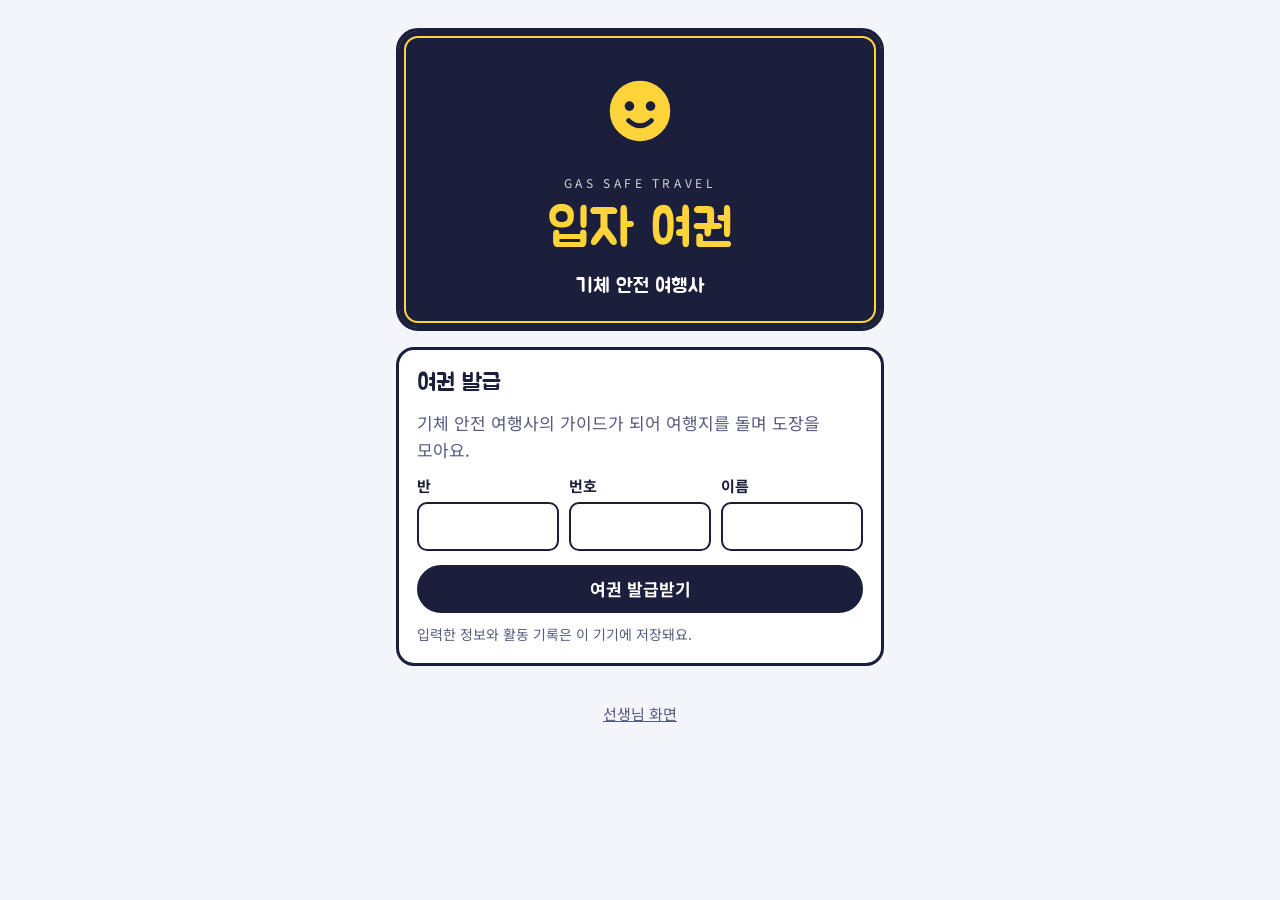
==== index.html @ 177fdf9a "입자 여권 · 기체 안전 여행사 웹앱 첫 판 기체의 성질 단원 9차시: 여행지 8곳, 도장 9개, 입자 모형, 자료 입력과 그래프, 자격시험, 선생님 화면  Co-Authored-" ====
<!DOCTYPE html>
<html lang="ko">
<head>
<meta charset="utf-8">
<meta name="viewport" content="width=device-width, initial-scale=1">
<title>입자 여권 · 기체 안전 여행사</title>
<meta name="description" content="중학교 1학년 과학 ‘기체의 성질’ 단원을 여행하며 배우는 웹앱. 압력, 보일 법칙, 샤를 법칙을 입자로 설명해요.">
<link rel="preconnect" href="https://fonts.googleapis.com">
<link rel="preconnect" href="https://fonts.gstatic.com" crossorigin>
<link rel="stylesheet" href="https://fonts.googleapis.com/css2?family=Jua&family=Noto+Sans+KR:wght@400;700&display=swap">
<link rel="stylesheet" href="style.css">
</head>
<body>
<div id="app"></div>
<noscript>이 웹앱은 자바스크립트를 켜야 볼 수 있어요.</noscript>
<script src="config.js"></script>
<script src="data.js"></script>
<script src="app.js"></script>
</body>
</html>
---- style.css ----
:root { --ink: #1B1F3B; --yel: #FFD43B; --bg: #F3F5FB; --line: #C9CEE8; --muted: #555B80; --ok: #0B7A4B; --no: #B3261E; --ft: 'Jua', 'Noto Sans KR', sans-serif; --fb: 'Noto Sans KR', 'Apple SD Gothic Neo', 'Malgun Gothic', sans-serif; }
* { box-sizing: border-box; }
html, body { margin: 0; }
body { font-family: var(--fb); color: var(--ink); background: var(--bg); word-break: keep-all; line-height: 1.6; font-size: 17px; }
h1, h2, h3, h4 { font-family: var(--ft); font-weight: 400; margin: 0; line-height: 1.3; }
p { margin: 0 0 10px; }
button, input, select, textarea { font-family: inherit; font-size: inherit; color: inherit; }
button { cursor: pointer; }
a { color: inherit; }
:focus-visible { outline: 4px solid #2F4BD8; outline-offset: 2px; }
main { max-width: 860px; margin: 0 auto; padding: 16px 16px 80px; }
.card { background: #fff; border: 3px solid var(--ink); border-radius: 18px; padding: 18px; margin: 0 0 16px; }
.card h2 { font-size: 24px; margin-bottom: 10px; } .card h3 { font-size: 21px; margin-bottom: 10px; } .card h4 { font-size: 18px; margin: 14px 0 6px; }
.tiny { font-size: 14px; color: var(--muted); margin: 10px 0 0; }
.tag { display: inline-block; font-family: var(--fb); font-size: 13px; font-weight: 700; background: #E7EAFA; border-radius: 10px; padding: 1px 8px; vertical-align: middle; }
.warn { color: var(--no); }
.btn { display: inline-flex; align-items: center; justify-content: center; gap: 8px; min-height: 48px; padding: 0 20px; border-radius: 24px; border: 3px solid var(--ink); background: #fff; font-size: 17px; font-weight: 700; text-decoration: none; }
.btn:hover { background: #EEF1FF; } .btn.pri { background: var(--ink); color: #fff; } .btn.pri:hover { background: #2F3566; }
.btn.yel { background: var(--yel); } .btn.sm { min-height: 44px; padding: 0 14px; font-size: 15px; border-width: 2px; } .btn.wide { width: 100%; }
.btn:disabled { opacity: .45; cursor: not-allowed; }
.btns { display: flex; flex-wrap: wrap; gap: 10px; margin-top: 12px; }
.linkbtn { background: none; border: 0; padding: 4px; text-decoration: underline; color: var(--muted); font-size: 15px; min-height: 44px; }
.tlink { text-align: center; font-size: 15px; color: var(--muted); margin-top: 24px; } .tlink a { display: inline-block; padding: 12px 6px; }
label { display: flex; flex-direction: column; gap: 4px; font-weight: 700; font-size: 15px; }
input, select, textarea { border: 2px solid var(--ink); border-radius: 10px; padding: 10px 12px; background: #fff; min-height: 46px; width: 100%; font-weight: 400; font-size: 17px; }
.row3 { display: grid; grid-template-columns: repeat(3, 1fr); gap: 10px; margin-bottom: 14px; }

/* 등록 */
.reg { max-width: 520px; padding-top: 28px; }
.cover { background: var(--ink); color: #fff; border-radius: 22px; padding: 30px 20px 26px; text-align: center; margin-bottom: 16px; border: 3px solid var(--ink); box-shadow: inset 0 0 0 5px var(--ink), inset 0 0 0 7px var(--yel); }
.cover h1 { font-size: 52px; color: var(--yel); } .cv1 { letter-spacing: .3em; font-size: 12px; margin: 10px 0 4px; opacity: .8; } .cv2 { font-family: var(--ft); font-size: 20px; margin: 6px 0 0; }
.regform .sub { color: var(--muted); }

/* 홈 */
.top { background: var(--ink); color: #fff; padding: 18px 16px 20px; }
.top > * { max-width: 828px; margin-left: auto; margin-right: auto; }
.who { display: flex; align-items: center; gap: 12px; } .who h1 { font-size: 30px; } .who small { font-family: var(--fb); font-size: 15px; opacity: .8; }
.rk { display: inline-block; background: var(--yel); color: var(--ink); font-weight: 700; font-size: 14px; border-radius: 12px; padding: 1px 10px; margin: 0 0 2px; }
.nx { margin: 10px auto 0; font-size: 15px; opacity: .95; }
.passport { background: #FFFBEA; } .passport .cnt { font-family: var(--fb); font-size: 15px; font-weight: 700; background: var(--ink); color: #fff; border-radius: 12px; padding: 2px 10px; vertical-align: middle; margin-left: 6px; }
.prow { display: grid; grid-template-columns: 1.2fr 1fr 1fr 1fr; gap: 8px; align-items: center; padding: 10px 0; border-top: 2px dashed var(--line); }
.prow:first-child { border-top: 0; } .pstd b { font-family: var(--ft); font-size: 19px; display: block; } .pstd span { font-size: 13px; color: var(--muted); }
.stamp { --c: #2F4BD8; width: 92px; height: 92px; margin: 0 auto; border-radius: 50%; border: 3px solid var(--c); box-shadow: inset 0 0 0 3px #fff, inset 0 0 0 5px var(--c); color: var(--c); display: flex; flex-direction: column; align-items: center; justify-content: center; text-align: center; transform: rotate(-8deg); background: #fff; }
.stamp b { font-family: var(--ft); font-size: 22px; line-height: 1.1; } .stamp small { font-size: 11px; line-height: 1.2; padding: 0 8px; font-weight: 700; }
.stamp.empty { border-style: dashed; box-shadow: none; color: #6A7090; border-color: #9AA0BF; background: transparent; transform: none; } .stamp.empty small { font-weight: 400; }
.stamp.big { width: 120px; height: 120px; } .stamp.big b { font-size: 28px; } .stamp.big small { font-size: 13px; }
.sec { font-size: 24px; margin: 22px 0 10px; }
.route { list-style: none; margin: 0; padding: 0; display: grid; gap: 10px; }
.dcard { display: grid; grid-template-columns: 56px 1fr auto; gap: 12px; align-items: center; background: #fff; border: 3px solid var(--ink); border-left: 12px solid var(--c); border-radius: 16px; padding: 12px 14px; text-decoration: none; min-height: 76px; }
.dcard:hover { background: #F7F8FF; } .dic { font-size: 36px; line-height: 1; text-align: center; }
.dtx small { display: block; font-size: 13px; color: var(--muted); } .dtx b { font-family: var(--ft); font-weight: 400; font-size: 22px; display: block; line-height: 1.2; } .dtx em { font-style: normal; font-size: 15px; }
.dpg { font-weight: 700; font-size: 14px; background: #E7EAFA; border-radius: 12px; padding: 4px 10px; white-space: nowrap; } .dcard.fin .dpg { background: var(--ok); color: #fff; }

/* 여행지 */
.dtop { background: var(--c); color: #fff; padding: 10px 16px 0; }
.dtop > * { max-width: 828px; margin-left: auto; margin-right: auto; }
.back { display: inline-flex; align-items: center; min-height: 44px; font-weight: 700; font-size: 15px; text-decoration: none; }
.dhead { display: flex; gap: 12px; align-items: center; padding-bottom: 12px; } .dhead .dic { font-size: 46px; } .dhead h1 { font-size: 30px; } .dhead small { font-size: 13px; opacity: .9; } .dhead p { margin: 0; font-size: 16px; }
.steps { display: flex; gap: 6px; overflow-x: auto; padding: 0 0 10px; scrollbar-width: thin; }
.steps a { flex: 0 0 auto; display: inline-flex; align-items: center; gap: 6px; min-height: 44px; padding: 0 14px 0 8px; border-radius: 22px; background: rgba(255,255,255,.18); color: #fff; text-decoration: none; font-weight: 700; font-size: 15px; border: 2px solid transparent; }
.steps a i { font-style: normal; width: 26px; height: 26px; border-radius: 50%; background: rgba(255,255,255,.3); display: inline-flex; align-items: center; justify-content: center; font-size: 14px; }
.steps a.on { background: #fff; color: var(--ink); border-color: var(--ink); } .steps a.on i { background: var(--ink); color: #fff; } .steps a.dn i { background: var(--yel); color: var(--ink); }
.intro { font-size: 18px; background: #fff; border-radius: 16px; padding: 14px 16px; border: 3px solid var(--ink); }
.goal { --c: #2F4BD8; border-left: 8px solid var(--c); background: #fff; padding: 8px 12px; border-radius: 8px; font-size: 15px; }
.note { color: var(--muted); font-size: 15px; }
.foot { position: sticky; bottom: 0; display: flex; justify-content: space-between; align-items: center; gap: 10px; background: var(--bg); padding: 12px 0; border-top: 2px solid var(--line); margin-top: 20px; }
.okmsg { color: var(--ok); font-weight: 700; } .todo { color: var(--muted); font-size: 15px; }

/* 객관식 */
.mcq { background: #fff; border: 3px solid var(--ink); border-radius: 18px; padding: 16px; margin-bottom: 14px; }
.q { font-weight: 700; font-size: 18px; margin-bottom: 12px; } .qn { display: inline-flex; width: 28px; height: 28px; border-radius: 50%; background: var(--ink); color: #fff; align-items: center; justify-content: center; font-size: 15px; margin-right: 8px; vertical-align: 2px; }
.opts { display: grid; gap: 8px; } .opts.figs { grid-template-columns: repeat(2, 1fr); }
.opt { text-align: left; background: #fff; border: 2px solid var(--ink); border-radius: 12px; padding: 10px 14px; min-height: 48px; font-size: 17px; display: flex; gap: 8px; align-items: flex-start; }
.opt:hover:not(:disabled) { background: #EEF1FF; } .opt .on { font-weight: 700; } .opt:disabled { cursor: default; color: var(--ink); }
.opt.ok { background: #DDF3E6; border-color: var(--ok); border-width: 3px; } .opt.no { background: #FBE3E1; border-color: var(--no); border-width: 3px; }
.opt.ok::after { content: '✓'; margin-left: auto; font-weight: 700; color: var(--ok); } .opt.no::after { content: '✕'; margin-left: auto; font-weight: 700; color: var(--no); }
.fig { width: 100%; max-width: 170px; margin: 0 auto; display: block; } .fig text { fill: var(--ink); font-family: var(--fb); }
.fb { margin: 12px 0 0; padding: 10px 12px; border-radius: 10px; font-size: 16px; } .fb.ok { background: #DDF3E6; } .fb.no { background: #FBE3E1; }
.sum { background: #fff; border-radius: 12px; padding: 12px; border: 2px dashed var(--ink); }

/* 카드 */
.cards { display: grid; grid-template-columns: repeat(2, 1fr); gap: 12px; margin-bottom: 8px; }
.ccard { background: #fff; border: 3px solid var(--ink); border-radius: 18px; padding: 16px 16px 12px; position: relative; }
.ccard .cn { position: absolute; top: -10px; left: 14px; background: var(--yel); border: 2px solid var(--ink); border-radius: 50%; width: 30px; height: 30px; display: flex; align-items: center; justify-content: center; font-weight: 700; font-size: 15px; }
.ccard h3 { font-size: 21px; margin: 6px 0 6px; } .ccard p { margin: 0; }
.sub3 { font-size: 21px; margin: 18px 0 8px; }
.exs, .labs, .plain { list-style: none; margin: 0; padding: 0; display: grid; gap: 8px; }
.exs { grid-template-columns: repeat(2, 1fr); } .exs li { background: #fff; border: 2px solid var(--ink); border-radius: 12px; padding: 10px 12px; font-size: 15px; } .exs b { display: block; font-size: 16px; }
.labs li { background: #FFFBEA; border: 2px solid var(--ink); border-radius: 12px; padding: 10px 12px; display: flex; justify-content: space-between; align-items: center; gap: 10px; } .labs span { display: block; font-size: 14px; color: var(--muted); }
.plain li { padding: 6px 0; border-top: 1px solid var(--line); } .plain li:first-child { border-top: 0; } .plain.num { counter-reset: n; } .plain.num li { counter-increment: n; padding-left: 30px; position: relative; } .plain.num li::before { content: counter(n); position: absolute; left: 0; top: 6px; width: 22px; height: 22px; border-radius: 50%; background: var(--ink); color: #fff; font-size: 13px; display: flex; align-items: center; justify-content: center; }

/* 점토 실험 */
.labctl { display: grid; grid-template-columns: 1fr 1fr; gap: 12px; margin-bottom: 10px; } .lb { font-weight: 700; font-size: 15px; display: block; margin-bottom: 4px; }
.seg { display: grid; grid-template-columns: 1fr 1fr; border: 2px solid var(--ink); border-radius: 12px; overflow: hidden; } .seg button { min-height: 46px; border: 0; background: #fff; font-weight: 700; } .seg button + button { border-left: 2px solid var(--ink); } .seg button.on { background: var(--ink); color: #fff; }
.labgrid { display: grid; grid-template-columns: 1fr 1fr; gap: 12px; align-items: start; } .labsvg { width: 100%; background: #F3F5FB; border-radius: 12px; } .labsvg text { font-family: var(--fb); font-weight: 700; fill: var(--ink); }
.hint { background: #fff; border: 2px dashed var(--ink); border-radius: 12px; padding: 12px; }
.tbl { width: 100%; border-collapse: collapse; font-size: 15px; } .tbl caption { font-weight: 700; text-align: left; margin-bottom: 4px; } .tbl th, .tbl td { border: 1.5px solid var(--ink); padding: 6px 8px; text-align: center; } .tbl th { background: #E7EAFA; } .tbl small { color: var(--muted); }
.tbl.in td { padding: 4px; } .tbl.in input { min-height: 42px; text-align: center; border-width: 1.5px; } .tbl tr.cur td { background: var(--yel); font-weight: 700; }
.scroll { overflow-x: auto; }

/* 입자 모형 */
.simbox canvas { width: 100%; height: auto; display: block; background: #F3F5FB; border-radius: 12px; }
.simctl { margin-top: 10px; } .sl { flex-direction: row; align-items: center; gap: 10px; flex-wrap: wrap; font-size: 17px; } .sl output { background: var(--yel); border: 2px solid var(--ink); border-radius: 10px; padding: 0 10px; min-width: 84px; text-align: center; } .sl input { flex: 1 1 200px; padding: 0; min-height: 44px; border: 0; accent-color: var(--ink); }
.simst { margin: 8px 0 0; font-weight: 700; min-height: 1.6em; }
.gauges { display: grid; grid-template-columns: repeat(2, 1fr); gap: 8px 16px; margin-top: 8px; } .g { display: grid; grid-template-columns: 1fr; font-size: 14px; } .g span { font-weight: 700; } .g b { font-size: 14px; } .gb { height: 12px; background: #E7EAFA; border-radius: 6px; overflow: hidden; border: 1.5px solid var(--ink); } .gb i { display: block; height: 100%; background: #2F4BD8; transition: width .3s; }

/* 그래프 */
.gwrap { background: #fff; } .graph { width: 100%; height: auto; display: block; touch-action: manipulation; } .graph.live { cursor: crosshair; }
.gl { stroke: #D5D9EE; stroke-width: 1; } .gax { fill: none; stroke: var(--ink); stroke-width: 3; } .gt { font-size: 14px; fill: var(--ink); font-family: var(--fb); } .gn { font-size: 16px; font-weight: 700; fill: var(--ink); font-family: var(--fb); }
.gp { fill: #2F4BD8; stroke: #fff; stroke-width: 2; } .gc { fill: #8A90AD; opacity: .7; } .gfit { fill: none; stroke: #A61E6E; stroke-width: 2.5; stroke-dasharray: 7 5; }
.gmsg { background: #FFFBEA; border: 2px solid var(--ink); border-radius: 10px; padding: 8px 12px; }

/* 변화 사슬 */
.scene { background: #FFFBEA; border-radius: 10px; padding: 10px 12px; } .scene b { background: var(--ink); color: #fff; border-radius: 8px; padding: 1px 8px; margin-right: 6px; font-size: 14px; }
.links { list-style: none; margin: 0 0 14px; padding: 0; display: grid; gap: 0; } .links li { border-left: 5px solid var(--ink); padding: 4px 0 16px 16px; position: relative; } .links li::before { content: ''; position: absolute; left: -11px; top: 8px; width: 17px; height: 17px; border-radius: 50%; background: var(--yel); border: 3px solid var(--ink); } .links li:last-child { border-left-color: transparent; padding-bottom: 0; }
.ll { font-family: var(--ft); font-size: 20px; display: block; margin-bottom: 6px; } .copts { display: grid; gap: 6px; }
.copt { text-align: left; background: #fff; border: 2px solid var(--ink); border-radius: 12px; padding: 9px 12px; min-height: 46px; font-size: 16px; } .copt.on { background: #E7EAFA; border-width: 3px; font-weight: 700; } .copt.ok { background: #DDF3E6; border-color: var(--ok); } .copt.no { background: #FBE3E1; border-color: var(--no); } .copt:disabled { color: var(--ink); cursor: default; } .copt:disabled:not(.on) { opacity: .5; }

/* 한 줄 */
.prompt { font-size: 18px; font-weight: 700; } .words .w { display: inline-block; border: 2px dashed var(--ink); border-radius: 10px; padding: 0 8px; font-weight: 700; } .words .w.in { background: #DDF3E6; border-style: solid; border-color: var(--ok); }
textarea { resize: vertical; line-height: 1.6; }

/* 부스 */
.bl { display: flex; flex-wrap: wrap; gap: 8px; } .bchip { min-height: 44px; border: 2px solid var(--ink); border-radius: 22px; background: #fff; padding: 0 14px; font-size: 15px; font-weight: 700; } .bchip.on { background: var(--ink); color: #fff; }

/* 시험 */
.exprog { display: flex; align-items: center; gap: 10px; font-size: 16px; } .pb { flex: 1; height: 12px; background: #E7EAFA; border: 1.5px solid var(--ink); border-radius: 6px; overflow: hidden; } .pb i { display: block; height: 100%; background: var(--ink); }
.score { font-size: 22px; text-align: center; } .score b { font-family: var(--ft); font-size: 64px; }
.cert { border: 3px solid var(--ink); box-shadow: inset 0 0 0 4px #fff, inset 0 0 0 6px #C9A227; background: #FFFBEA; border-radius: 12px; padding: 24px 18px; text-align: center; margin: 10px 0 16px; } .c1 { font-family: var(--ft); font-size: 30px; margin: 0; } .c2 { font-family: var(--ft); font-size: 40px; margin: 8px 0; } .c3 { font-size: 15px; } .c4 { font-weight: 700; margin: 0; }

/* 선생님 */
.ttabs { display: flex; gap: 6px; overflow-x: auto; margin-bottom: 14px; } .ttabs button { flex: 0 0 auto; min-height: 44px; padding: 0 14px; border-radius: 22px; border: 2px solid var(--ink); background: #fff; font-weight: 700; font-size: 15px; } .ttabs button.on { background: var(--ink); color: #fff; }
.teacher .tbl td { text-align: left; } .dots { white-space: nowrap; } .dots i { display: inline-block; width: 16px; height: 16px; border-radius: 50%; border: 2px solid var(--c); margin: 0 2px; } .dots i.on { background: var(--c); }
.pre { white-space: pre-wrap; background: #F3F5FB; border-radius: 10px; padding: 12px; font-family: var(--fb); font-size: 15px; margin: 0 0 10px; }

/* 알림 */
.toast { position: fixed; left: 50%; top: 50%; transform: translate(-50%, -50%); background: #fff; border: 4px solid var(--ink); border-radius: 22px; padding: 22px 26px; text-align: center; z-index: 50; box-shadow: 0 10px 0 rgba(27,31,59,.18); animation: pop .35s ease-out; max-width: 86vw; } .toast p { margin: 10px 0 0; font-size: 18px; } .toast.out { opacity: 0; transition: opacity .5s; }
@keyframes pop { from { transform: translate(-50%, -50%) scale(.6); opacity: 0; } to { transform: translate(-50%, -50%) scale(1); opacity: 1; } }
@media (prefers-reduced-motion: reduce) { .toast { animation: none; } .gb i { transition: none; } }
@media (max-width: 620px) {
  body { font-size: 16px; } .cards, .exs, .labgrid, .labctl, .gauges { grid-template-columns: 1fr; } .row3 { grid-template-columns: 1fr 1fr; } .row3 label:last-child { grid-column: 1 / -1; }
  .prow { grid-template-columns: 1fr 1fr 1fr; } .pstd { grid-column: 1 / -1; } .stamp { width: 82px; height: 82px; } .stamp b { font-size: 19px; }
  .cover h1 { font-size: 44px; } .who h1 { font-size: 26px; } .dhead h1 { font-size: 25px; } .labs li { flex-direction: column; align-items: stretch; }
}
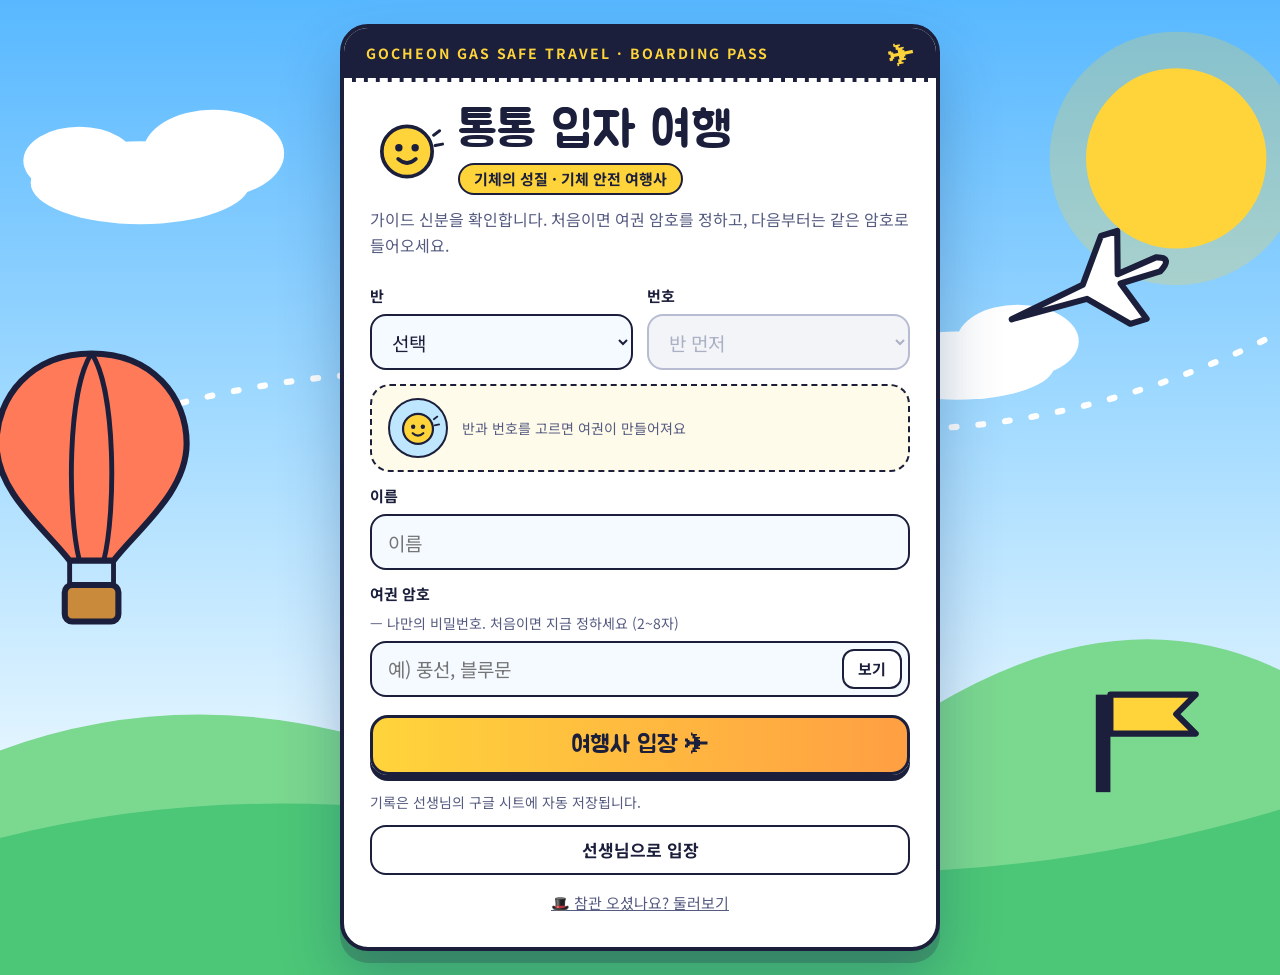
==== commit 51775c23: "앱 이름 변경: 통통 입자 여행 Co-Authored-By: Claude Opus 5.5 <noreply@anthropic.com> Claude-Session: https://cl" ====
--- a/index.html
+++ b/index.html
@@ -3,7 +3,7 @@
 <head>
 <meta charset="utf-8">
 <meta name="viewport" content="width=device-width, initial-scale=1">
-<title>입자 여권 · 기체 안전 여행사</title>
+<title>통통 입자 여행 · 기체 안전 여행사</title>
 <meta name="description" content="중학교 1학년 과학 ‘기체의 성질’ 단원을 여행하며 배우는 웹앱. 압력, 보일 법칙, 샤를 법칙을 입자로 설명해요.">
 <link rel="preconnect" href="https://fonts.googleapis.com">
 <link rel="preconnect" href="https://fonts.gstatic.com" crossorigin>
--- a/style.css
+++ b/style.css
@@ -106,7 +106,7 @@
 
 /* 그래프 */
 .gwrap { background: #fff; } .graph { width: 100%; height: auto; display: block; touch-action: manipulation; } .graph.live { cursor: crosshair; }
-.gl { stroke: #D5D9EE; stroke-width: 1; } .gax { fill: none; stroke: var(--ink); stroke-width: 3; } .gt { font-size: 14px; fill: var(--ink); font-family: var(--fb); } .gn { font-size: 16px; font-weight: 700; fill: var(--ink); font-family: var(--fb); }
+.gl { stroke: #9CA3C9; stroke-width: 1.3; } .gm { stroke: #E3E6F4; stroke-width: .8; } .gax { fill: none; stroke: var(--ink); stroke-width: 3; } .gt { font-size: 14px; fill: var(--ink); font-family: var(--fb); } .gn { font-size: 16px; font-weight: 700; fill: var(--ink); font-family: var(--fb); }
 .gp { fill: #2F4BD8; stroke: #fff; stroke-width: 2; } .gc { fill: #8A90AD; opacity: .7; } .gfit { fill: none; stroke: #A61E6E; stroke-width: 2.5; stroke-dasharray: 7 5; }
 .gmsg { background: #FFFBEA; border: 2px solid var(--ink); border-radius: 10px; padding: 8px 12px; }
 
@@ -134,7 +134,7 @@
 .pre { white-space: pre-wrap; background: #F3F5FB; border-radius: 10px; padding: 12px; font-family: var(--fb); font-size: 15px; margin: 0 0 10px; }
 
 /* 알림 */
-.toast { position: fixed; left: 50%; top: 50%; transform: translate(-50%, -50%); background: #fff; border: 4px solid var(--ink); border-radius: 22px; padding: 22px 26px; text-align: center; z-index: 50; box-shadow: 0 10px 0 rgba(27,31,59,.18); animation: pop .35s ease-out; max-width: 86vw; } .toast p { margin: 10px 0 0; font-size: 18px; } .toast.out { opacity: 0; transition: opacity .5s; }
+.toast { pointer-events: none; position: fixed; left: 50%; top: 50%; transform: translate(-50%, -50%); background: #fff; border: 4px solid var(--ink); border-radius: 22px; padding: 22px 26px; text-align: center; z-index: 50; box-shadow: 0 10px 0 rgba(27,31,59,.18); animation: pop .35s ease-out; max-width: 86vw; } .toast p { margin: 10px 0 0; font-size: 18px; } .toast.out { opacity: 0; transition: opacity .5s; }
 @keyframes pop { from { transform: translate(-50%, -50%) scale(.6); opacity: 0; } to { transform: translate(-50%, -50%) scale(1); opacity: 1; } }
 @media (prefers-reduced-motion: reduce) { .toast { animation: none; } .gb i { transition: none; } }
 @media (max-width: 620px) {
@@ -142,3 +142,148 @@
   .prow { grid-template-columns: 1fr 1fr 1fr; } .pstd { grid-column: 1 / -1; } .stamp { width: 82px; height: 82px; } .stamp b { font-size: 19px; }
   .cover h1 { font-size: 44px; } .who h1 { font-size: 26px; } .dhead h1 { font-size: 25px; } .labs li { flex-direction: column; align-items: stretch; }
 }
+
+/* ---------- 한 화면 한 장 (무대) ---------- */
+.stage { position: fixed; inset: 0; display: flex; flex-direction: column; background: var(--bg); }
+.stg-top { display: flex; align-items: center; gap: 12px; padding: calc(8px + env(safe-area-inset-top, 0px)) 16px 8px; background: var(--c); color: #fff; }
+.stg-top .exit { background: rgba(255,255,255,.16); color: #fff; border-color: #fff; flex: 0 0 auto; }
+.stg-top .ttl { font-family: var(--ft); font-size: 20px; flex: 1; min-width: 0; white-space: nowrap; overflow: hidden; text-overflow: ellipsis; }
+.stg-top .num { font-weight: 700; font-variant-numeric: tabular-nums; background: #fff; color: var(--ink); border-radius: 14px; padding: 2px 12px; }
+.pbar { height: 8px; background: #D9DDF2; } .pbar i { display: block; height: 100%; background: var(--yel); border-right: 2px solid var(--ink); transition: width .25s; }
+.stg-body { flex: 1; overflow-y: auto; overscroll-behavior: contain; padding: 18px 20px 12px; display: flex; }
+.slide { margin: auto; width: 100%; max-width: 900px; font-size: clamp(17px, 1.7vw, 22px); }
+.slide .mcq .q { font-size: clamp(19px, 2vw, 26px); } .slide .opt { font-size: clamp(17px, 1.7vw, 22px); min-height: 54px; } .slide .fb { font-size: clamp(16px, 1.5vw, 20px); }
+.s-kicker { font-weight: 700; color: var(--c); font-size: clamp(15px, 1.4vw, 19px); margin: 0 0 8px; letter-spacing: .02em; }
+.s-title { font-size: clamp(30px, 4.4vw, 56px); margin: 0 0 12px; }
+.hero { text-align: center; } .hic { font-size: clamp(64px, 10vw, 120px); line-height: 1.3; margin-bottom: 6px; } .hsub { font-family: var(--ft); font-size: clamp(20px, 2.6vw, 32px); margin: 0 0 16px; }
+.hintro { background: #fff; border: 3px solid var(--ink); border-radius: 18px; padding: 16px 20px; text-align: left; font-size: clamp(18px, 2vw, 26px); }
+.hstd { font-size: clamp(14px, 1.3vw, 17px); color: var(--muted); margin-top: 14px; } .hstd b { background: var(--ink); color: #fff; border-radius: 8px; padding: 1px 8px; margin-right: 6px; }
+.clr { display: flex; justify-content: center; gap: 18px; margin: 18px 0 8px; } .btns.ctr { justify-content: center; margin-top: 22px; }
+.bigcard { background: #fff; border: 3px solid var(--ink); border-left: 14px solid var(--c); border-radius: 20px; padding: clamp(18px, 3vw, 40px); }
+.bigcard .s-title { font-size: clamp(28px, 3.8vw, 48px); } .s-body { font-size: clamp(20px, 2.5vw, 32px); line-height: 1.7; margin: 0; }
+.blank { background: var(--yel); color: transparent; border-radius: 8px; padding: 0 6px; cursor: pointer; user-select: none; box-shadow: inset 0 0 0 2px var(--ink); } .blank.on { color: var(--ink); background: #FFF3B8; box-shadow: none; cursor: default; }
+.slide .exs li, .slide .labs li { font-size: clamp(16px, 1.5vw, 20px); } .slide .exs b, .slide .labs b { font-size: 1.1em; }
+.stg-nav { display: flex; gap: 12px; align-items: center; padding: 10px 16px calc(12px + env(safe-area-inset-bottom, 0px)); border-top: 2px solid var(--line); background: #fff; }
+.stg-nav .btn { min-height: 56px; font-size: 19px; } .stg-nav .prev { flex: 0 0 140px; } .stg-nav .next { flex: 1; max-width: 380px; margin-left: auto; } .stg-nav .next.lock { opacity: .45; }
+.hintkey { flex: 1; text-align: center; font-size: 14px; color: var(--muted); } .hintkey.lockmsg { color: var(--no); font-weight: 700; font-size: 16px; } .hintkey.okmsg { color: var(--ok); font-weight: 700; }
+@media (min-width: 1100px) { .slide.y-sim { max-width: 1400px; } .slide.y-sim #stepbody { display: grid; grid-template-columns: 1.15fr 1fr; gap: 18px; align-items: start; } .slide.y-data, .slide.y-presslab { max-width: 1000px; } }
+@media (max-width: 700px) { .stg-nav { flex-wrap: wrap; } .hintkey:not(.lockmsg) { display: none; } .hintkey.lockmsg { flex: 1 1 100%; order: -1; font-size: 14px; } .stg-nav .prev { flex: 1; } .stg-nav .next { max-width: none; } .stg-body { padding: 14px 14px 8px; } .stg-top .ttl { font-size: 17px; } }
+
+/* ---------- 마일 · 배지 · 꾸미기 ---------- */
+.who .mbox { margin-left: auto; text-align: center; background: var(--yel); color: var(--ink); border-radius: 16px; padding: 4px 14px; line-height: 1.2; } .mbox b { font-family: var(--ft); font-size: 28px; display: block; } .mbox span { font-size: 13px; font-weight: 700; }
+.mbar { height: 12px; background: rgba(255,255,255,.25); border-radius: 6px; overflow: hidden; margin-top: 12px; } .mbar i { display: block; height: 100%; background: var(--yel); }
+.chip { position: fixed; right: 14px; top: 64px; background: var(--yel); border: 3px solid var(--ink); border-radius: 18px; padding: 2px 14px; font-weight: 700; z-index: 60; pointer-events: none; animation: rise 1.5s ease-out forwards; }
+@keyframes rise { 0% { transform: translateY(14px); opacity: 0; } 20% { transform: none; opacity: 1; } 80% { opacity: 1; } 100% { transform: translateY(-16px); opacity: 0; } }
+.rkup { font-size: 64px; line-height: 1.1; }
+.mtop { font-weight: 700; background: rgba(255,255,255,.18); border-radius: 14px; padding: 2px 10px; white-space: nowrap; }
+.bgrid { display: grid; grid-template-columns: repeat(auto-fill, minmax(92px, 1fr)); gap: 8px; }
+.bdg { background: #F3F5FB; border: 2px dashed #9AA0BF; border-radius: 14px; padding: 8px 4px; min-height: 88px; display: flex; flex-direction: column; align-items: center; gap: 2px; } .bdg span { font-size: 32px; line-height: 1.2; filter: grayscale(1); opacity: .5; } .bdg small { font-size: 12px; font-weight: 700; color: var(--muted); line-height: 1.25; }
+.bdg.on { background: #FFFBEA; border: 3px solid var(--ink); } .bdg.on span { filter: none; opacity: 1; } .bdg.on small { color: var(--ink); }
+.wearbox { display: grid; grid-template-columns: 140px 1fr; gap: 14px; align-items: center; } .wearme { background: #E7EAFA; border-radius: 18px; padding: 10px; text-align: center; }
+.wearlist { display: flex; flex-wrap: wrap; gap: 8px; } .wr { min-height: 46px; border: 2px solid var(--ink); border-radius: 23px; background: #fff; padding: 0 14px; font-weight: 700; font-size: 15px; } .wr.on { background: var(--ink); color: #fff; } .wr[data-lock="1"] { border-style: dashed; color: var(--muted); } .wr small { margin-left: 6px; font-weight: 400; }
+.rklist { list-style: none; margin: 0; padding: 0; display: grid; gap: 6px; } .rklist li { display: grid; grid-template-columns: 54px 1fr auto; gap: 8px; align-items: center; border: 2px solid var(--line); border-radius: 12px; padding: 6px 10px; color: var(--muted); } .rklist .lv { font-weight: 700; font-size: 14px; } .rklist b { font-family: var(--ft); font-weight: 400; font-size: 18px; } .rklist .rq { font-size: 13px; }
+.rklist li.past { color: var(--ink); background: #F3F5FB; } .rklist li.cur { color: var(--ink); border: 3px solid var(--ink); background: var(--yel); }
+.cpn { list-style: none; margin: 0; padding: 0; display: grid; gap: 8px; } .cpn li { display: grid; grid-template-columns: 40px 1fr auto; gap: 10px; align-items: center; border: 2px dashed #9AA0BF; border-radius: 14px; padding: 8px 12px; color: var(--muted); } .cpn span { font-size: 28px; } .cpn b { display: block; } .cpn small { font-size: 13px; } .cpn em { font-style: normal; font-size: 13px; font-weight: 700; }
+.cpn li.on { border: 3px solid var(--ink); background: #FFFBEA; color: var(--ink); }
+@media (prefers-reduced-motion: reduce) { .chip { animation: none; } }
+@media (max-width: 620px) { .wearbox { grid-template-columns: 1fr; } .cpn li { grid-template-columns: 34px 1fr; } .cpn em { grid-column: 2; } .rklist li { grid-template-columns: 48px 1fr; } .rklist .rq { grid-column: 2; } }
+
+/* ---------- 첫 화면 탭 ---------- */
+.htabs { display: grid; grid-template-columns: repeat(4, 1fr); gap: 6px; margin: 0 0 16px; position: sticky; top: 0; background: var(--bg); padding: 10px 0 8px; z-index: 5; }
+.htabs a { display: flex; align-items: center; justify-content: center; text-align: center; min-height: 52px; padding: 4px 6px; border: 3px solid var(--ink); border-radius: 16px; background: #fff; font-weight: 700; font-size: 16px; text-decoration: none; line-height: 1.25; }
+.htabs a.on { background: var(--ink); color: #fff; } .htabs a:hover:not(.on) { background: #EEF1FF; }
+.home { padding-top: 0; }
+@media (max-width: 620px) { .htabs a { font-size: 13px; min-height: 56px; } }
+
+.tbar { background: #FFFBEA; border: 3px solid var(--ink); border-radius: 14px; padding: 8px 14px; margin: 12px 0 0; font-size: 15px; } .tbar b { background: var(--ink); color: #fff; border-radius: 8px; padding: 1px 8px; margin-right: 6px; }
+
+.wearme small { display: block; font-weight: 700; font-size: 13px; }
+
+/* ---------- 입장 화면 (여행 출발) ---------- */
+.gate { position: relative; overflow: hidden; max-width: none; min-height: 100vh; margin: 0; padding: 24px 16px; display: flex; align-items: center; justify-content: center; background: linear-gradient(180deg, #58B8FF 0%, #A6DCFF 45%, #E4F5FF 78%, #FFF4D6 100%); }
+.skyscene { position: absolute; inset: 0; width: 100%; height: 100%; pointer-events: none; }
+.cl1 { animation: drift 26s ease-in-out infinite alternate; } .cl2 { animation: drift 34s ease-in-out infinite alternate-reverse; } .balloon { animation: bob 6s ease-in-out infinite alternate; } .plane { animation: fly 9s ease-in-out infinite alternate; }
+@keyframes drift { from { transform: translateX(-30px); } to { transform: translateX(40px); } }
+@keyframes bob { from { transform: translate(150px, 380px); } to { transform: translate(150px, 356px); } }
+@keyframes fly { from { transform: translate(880px, 270px) rotate(-17deg); } to { transform: translate(930px, 254px) rotate(-17deg); } }
+.gatebox { position: relative; width: min(600px, 100%); background: #fff; border: 4px solid var(--ink); border-radius: 28px; overflow: hidden; box-shadow: 0 12px 0 rgba(27,31,59,.22), 0 30px 60px rgba(20,60,110,.3); }
+.passtop { display: flex; align-items: center; justify-content: space-between; gap: 10px; background: var(--ink); color: var(--yel); padding: 12px 22px; border-bottom: 4px dashed #fff; } .passtop .comms { letter-spacing: .14em; font-size: 14px; font-weight: 700; } .ptplane { font-size: 26px; line-height: 1; transform: rotate(-12deg); }
+.passbody { padding: 22px 26px 22px; }
+.ghead { display: flex; align-items: center; gap: 14px; } .gatebox h1 { font-size: clamp(38px, 7vw, 50px); margin: 0 0 4px; line-height: 1.1; }
+.gatebox .season { display: inline-block; background: var(--yel); border: 2px solid var(--ink); font-weight: 700; border-radius: 20px; padding: 2px 14px; font-size: 15px; }
+.gatebox .sub { color: var(--muted); margin: 12px 0 14px; font-size: 16px; }
+.gatebox label { font-weight: 700; font-size: 15px; margin-top: 12px; gap: 6px; } .small { font-size: 14px; color: var(--muted); font-weight: 400; }
+.gatebox input, .gatebox select { background: #F4FAFF; border: 2.5px solid var(--ink); border-radius: 16px; min-height: 56px; font-size: 19px; padding: 10px 16px; } .gatebox select:disabled { color: #8a90ad; background: #EEF0F6; border-color: #9AA0BF; }
+.row2 { display: grid; grid-template-columns: 1fr 1fr; gap: 14px; }
+.idcard { display: flex; gap: 14px; align-items: center; min-height: 88px; margin-top: 14px; padding: 12px 16px; border: 2.5px dashed var(--ink); border-radius: 20px; background: #FFFBEA; }
+.idcard .av { width: 60px; height: 60px; border-radius: 50%; background: #BFE6FF; border: 2.5px solid var(--ink); display: flex; align-items: center; justify-content: center; flex: 0 0 auto; } .idcard .nm { font-family: var(--ft); font-size: 26px; line-height: 1.2; } .idcard .first { color: #C2410C; }
+.pw { position: relative; display: block; } .pw input { padding-right: 84px; } .pw .eye { position: absolute; right: 8px; top: 8px; bottom: 8px; padding: 0 14px; border-radius: 12px; border: 2px solid var(--ink); background: #fff; font-weight: 700; font-size: 15px; }
+.gatebox .go { width: 100%; margin-top: 18px; min-height: 60px; border: 3px solid var(--ink); border-radius: 18px; background: linear-gradient(90deg, #FFD43B, #FF9F43); color: var(--ink); font-family: var(--ft); font-size: 24px; box-shadow: 0 6px 0 var(--ink); } .gatebox .go:hover { filter: brightness(1.05); } .gatebox .go:active { transform: translateY(4px); box-shadow: 0 2px 0 var(--ink); } .gatebox .go:disabled { opacity: .6; } .gatebox .go::after { content: ' ✈'; }
+#gmsg2 { margin: 16px 0 12px; }
+.ghost { width: 100%; min-height: 50px; border-radius: 16px; border: 2.5px solid var(--ink); background: #fff; font-size: 17px; font-weight: 700; } .ghost:hover { background: #EEF6FF; } .ghost.in { width: auto; padding: 0 20px; background: var(--ink); color: #fff; }
+.tlinkb { display: block; width: 100%; min-height: 44px; margin-top: 6px; background: none; border: 0; color: var(--muted); text-decoration: underline; font-size: 15px; }
+.gtbox { display: flex; gap: 10px; align-items: flex-end; margin-top: 10px; background: #F3F5FB; border-radius: 16px; padding: 14px; } .gtbox label { flex: 1; margin: 0; } .gtbox.col { flex-direction: column; align-items: stretch; } .gtbox[hidden], #nmrow[hidden] { display: none; }
+@media (max-width: 620px) { .passbody { padding: 18px 18px 16px; } .passtop { padding: 10px 16px; } .passtop .comms { font-size: 11px; } .row2 { gap: 10px; } .ghead svg { width: 58px; height: 58px; } }
+@media (prefers-reduced-motion: reduce) { .cl1, .cl2, .balloon, .plane { animation: none; } }
+
+.who .mbox { margin-left: auto; } .outbtn { background: transparent; color: #fff; border-color: rgba(255,255,255,.7); margin-left: 8px; max-width: 46%; white-space: normal; line-height: 1.25; text-align: left; } .outbtn:hover { background: rgba(255,255,255,.12); }
+
+.secret { -webkit-text-security: disc; } .secret.show { -webkit-text-security: none; }
+
+/* ---------- 승급 축하 · 등급 안내 ---------- */
+.celeb { position: fixed; inset: 0; z-index: 80; display: flex; align-items: center; justify-content: center; padding: 16px; background: radial-gradient(circle at 50% 35%, #3a4390 0, #1B1F3B 70%); overflow: hidden; animation: fadein .3s; }
+@keyframes fadein { from { opacity: 0; } to { opacity: 1; } }
+.conf i { position: absolute; top: -20px; width: 12px; height: 18px; border-radius: 3px; animation: fall linear infinite; }
+@keyframes fall { to { transform: translateY(110vh) rotate(720deg); } }
+.celbox { position: relative; width: min(560px, 100%); max-height: 96vh; overflow-y: auto; background: #fff; border: 4px solid var(--ink); border-radius: 28px; padding: 22px 22px 20px; text-align: center; box-shadow: 0 0 0 6px var(--yel), 0 30px 70px rgba(0,0,0,.5); animation: pop2 .5s cubic-bezier(.2,1.4,.4,1); }
+@keyframes pop2 { from { transform: scale(.5); opacity: 0; } to { transform: none; opacity: 1; } }
+.lvup { font-family: var(--ft); font-size: clamp(34px, 8vw, 54px); color: #C2410C; letter-spacing: .06em; margin: 0; text-shadow: 3px 3px 0 var(--yel); }
+.celface { width: 170px; height: 170px; margin: 4px auto 6px; border-radius: 50%; background: #BFE6FF; border: 4px solid var(--ink); display: flex; align-items: center; justify-content: center; animation: bounce 1.2s ease-in-out infinite alternate; }
+@keyframes bounce { from { transform: translateY(0); } to { transform: translateY(-10px); } }
+.celfrom { margin: 0; color: var(--muted); font-size: 15px; } .celbox h2 { font-size: clamp(30px, 6vw, 42px); margin: 0 0 8px; } .celmsg { font-size: 17px; }
+.celnew { background: #FFFBEA; border: 2.5px dashed var(--ink); border-radius: 16px; padding: 10px 12px; margin: 10px 0; display: flex; flex-wrap: wrap; gap: 8px; justify-content: center; align-items: center; } .celnew b { flex: 1 1 100%; } .celnew span { background: var(--ink); color: #fff; border-radius: 16px; padding: 2px 14px; font-weight: 700; }
+.celnext { font-size: 15px; color: var(--muted); margin: 10px 0 0; } .btn.big { min-height: 56px; font-size: 20px; padding: 0 28px; }
+.htabs { grid-template-columns: repeat(5, 1fr); }
+.lvnow { display: grid; grid-template-columns: 110px 1fr; gap: 14px; align-items: center; background: #FFFBEA; } .lvface { background: #BFE6FF; border: 3px solid var(--ink); border-radius: 50%; width: 110px; height: 110px; display: flex; align-items: center; justify-content: center; } .lvnow .rk { margin: 0; } .lvnow h2 { font-size: 30px; margin: 4px 0; } .mbar.dark { background: #E7EAFA; border: 2px solid var(--ink); margin: 6px 0 0; } .mbar.dark i { background: var(--yel); border-right: 2px solid var(--ink); }
+.earn { list-style: none; margin: 0; padding: 0; display: grid; gap: 6px; } .earn li { display: grid; grid-template-columns: 36px 1fr auto; gap: 10px; align-items: center; border: 2px solid var(--line); border-radius: 12px; padding: 8px 12px; } .earn span { font-size: 24px; } .earn b { background: var(--yel); border: 2px solid var(--ink); border-radius: 14px; padding: 0 10px; white-space: nowrap; font-size: 15px; }
+.rklist em { display: block; font-family: var(--fb); font-style: normal; font-size: 13px; font-weight: 700; color: #C2410C; }
+a.rk { text-decoration: none; }
+@media (max-width: 620px) { .htabs { display: flex; overflow-x: auto; scrollbar-width: none; } .htabs a { flex: 0 0 auto; padding: 4px 12px; min-height: 48px; white-space: nowrap; font-size: 14px; } .lvnow { grid-template-columns: 1fr; text-align: center; } .lvface { margin: 0 auto; } .earn li { grid-template-columns: 30px 1fr; } .earn b { grid-column: 2; justify-self: start; } }
+@media (prefers-reduced-motion: reduce) { .conf i, .celface, .celbox, .celeb { animation: none; } .conf { display: none; } }
+
+@media (max-width: 620px) { .who { flex-wrap: wrap; row-gap: 8px; } .who > div:nth-child(2) { flex: 1 1 150px; min-width: 0; } .who .mbox { margin-left: 0; } .who .mbox b { font-size: 22px; } .outbtn { margin-left: auto; } }
+
+/* ---------- 센서 ---------- */
+.sens { background: #EEF6FF; } .slive { display: flex; align-items: baseline; gap: 8px; font-family: var(--ft); } .slive span { font-size: 56px; line-height: 1.1; } .slive small { font-size: 22px; }
+.svols { display: grid; grid-template-columns: repeat(5, 1fr); gap: 6px; } .svols .btn { padding: 0 4px; }
+@media (max-width: 620px) { .svols { grid-template-columns: repeat(4, 1fr); } }
+
+/* ---------- 그래프 보강 ---------- */
+.gguide { stroke: #E05A9A; stroke-width: 2.5; stroke-dasharray: 6 5; }
+.gmiss path { stroke: #B3261E; stroke-width: 3.5; stroke-linecap: round; }
+.gtrend { fill: none; stroke: #2F4BD8; stroke-width: 3.5; } .gtheo { fill: none; stroke: #C2410C; stroke-width: 3; stroke-dasharray: 9 6; }
+.glegend rect { fill: #fff; stroke: #1B1F3B; stroke-width: 1.5; } .glegend text { font-size: 14px; font-weight: 700; fill: #1B1F3B; font-family: var(--fb); }
+.trendopts { grid-template-columns: repeat(4, 1fr); } .trendopts .opt { flex-direction: column; align-items: center; text-align: center; } .trendopts .tl { font-size: 15px; } .trendopts .opt::after { position: absolute; }
+@media (max-width: 700px) { .trendopts { grid-template-columns: 1fr 1fr; } }
+
+/* ---------- 모둠 모으기 · 반 그래프 ---------- */
+.gath { background: #F4FFF6; } .gtab td.avg, .gtab th.avg { background: #FFF3B8; font-weight: 700; }
+.clegend { display: flex; flex-wrap: wrap; gap: 6px 12px; margin: 10px 0 0; font-size: 14px; } .clegend span { display: inline-flex; align-items: center; gap: 6px; } .clegend i { width: 14px; height: 14px; border-radius: 50%; display: inline-block; border: 1.5px solid #1B1F3B; } .clegend .me { font-weight: 700; text-decoration: underline; }
+
+.vacman { display: flex; flex-wrap: wrap; gap: 8px; align-items: center; margin: 12px 0 4px; } .vacman input { width: 110px; display: inline-block; margin: 0 4px; }
+.vacg { width: 100%; height: auto; }
+.phist { display: flex; gap: 6px; align-items: flex-end; height: 120px; overflow-x: auto; padding-bottom: 2px; }
+.ph { flex: 0 0 44px; height: 100%; display: flex; flex-direction: column; justify-content: flex-end; align-items: center; font-size: 12px; }
+.ph i { display: block; width: 28px; background: #FFD43B; border: 2px solid var(--ink); border-radius: 4px 4px 0 0; }
+.ph b { font-size: 12px; } .ph span { color: #555; }
+
+.svols .btn.sm { min-width: 64px; }
+@media (orientation: landscape) and (min-width: 900px) {
+  .pumpbox { display: grid; grid-template-columns: 1.35fr 1fr; gap: 16px; align-items: start; }
+  .pumpbox .pc .btns { margin-top: 0; } .pumpbox .gauges { grid-template-columns: 1fr 1fr; }
+  .pumpbox .pv { position: sticky; top: 0; }
+}
+@media (orientation: landscape) and (max-height: 900px) {
+  .slide.y-data .graph { max-height: calc(100vh - 250px); width: auto; max-width: 100%; margin: 0 auto; }
+}
+.turn { background: #EAF6EE; border: 2px solid #2E9E5B; border-radius: 10px; padding: 8px 12px; font-size: 14px; margin: 10px 0 0; }
